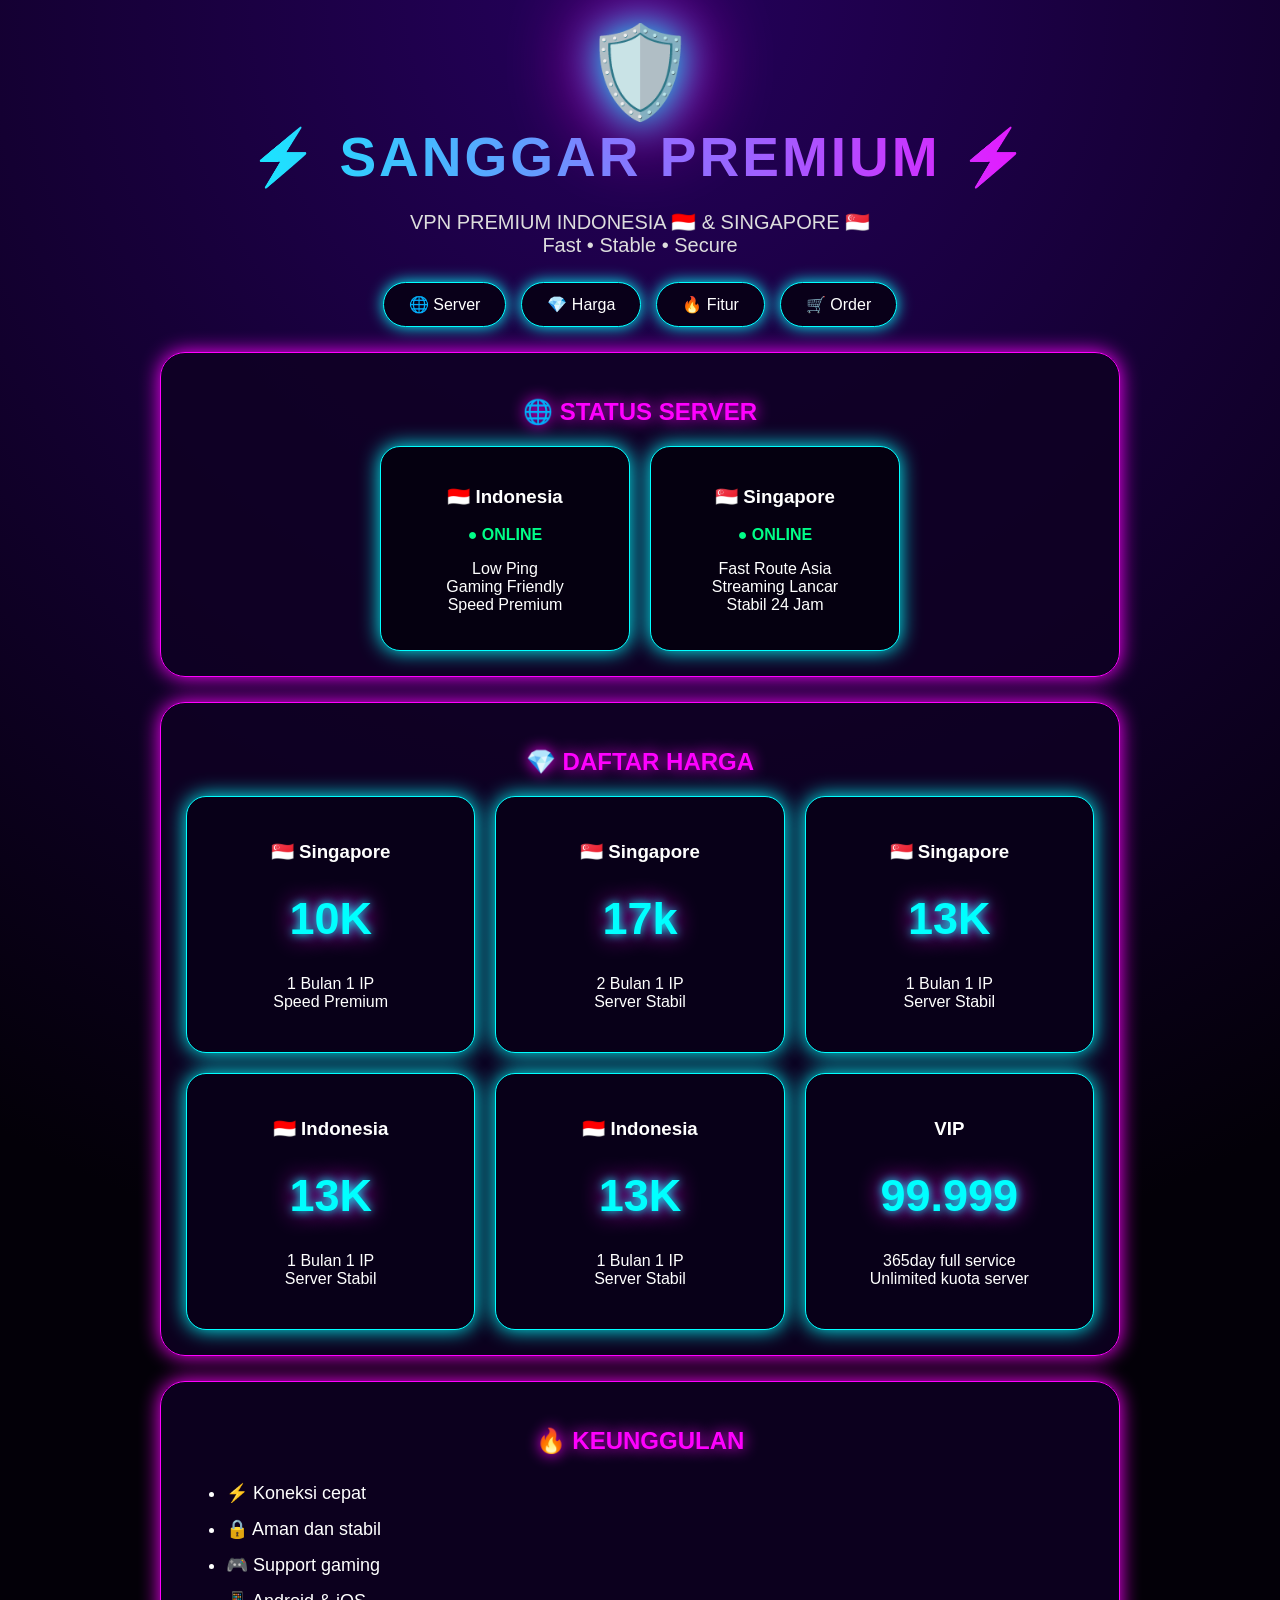
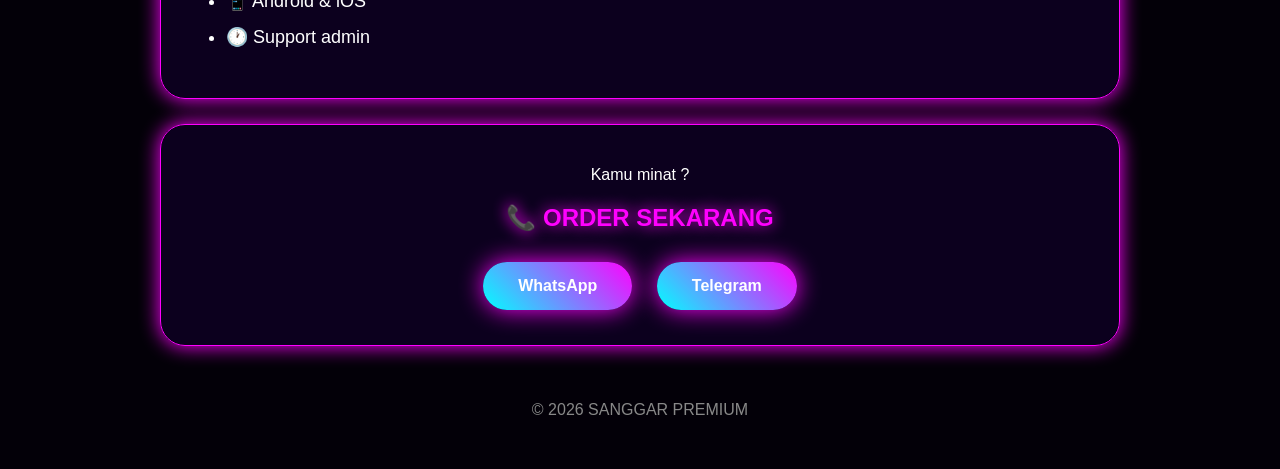
==== index.html @ 6b6a358d "Update index.html" ====
<!DOCTYPE html>
<html>
<head>

<title>SANGGAR PREMIUM</title>

<meta name="viewport" content="width=device-width, initial-scale=1.0">

<style>
.card{

animation:
hargaNeon 2s infinite alternate;

}


@keyframes hargaNeon{

from{

box-shadow:
0 0 15px cyan;

}


to{

box-shadow:
0 0 35px cyan,
0 0 55px magenta;

}

}


.card h1{

text-shadow:

0 0 10px cyan,
0 0 25px magenta;

animation:
hargaText 1.5s infinite alternate;

}


@keyframes hargaText{

from{

text-shadow:
0 0 10px cyan;

}


to{

text-shadow:
0 0 25px magenta,
0 0 40px cyan;

}

}
  
*{
box-sizing:border-box;
font-family:Arial,sans-serif;
}

body{

margin:0;

background:
radial-gradient(circle at top,#25005c,#030008 60%);

color:white;

}


.container{

max-width:1000px;
margin:auto;
padding:20px;

}


/* LOGO */

.logo{

text-align:center;
font-size:90px;

filter:
drop-shadow(0 0 20px cyan)
drop-shadow(0 0 40px magenta);

animation:
float 2s infinite alternate;

}



/* TITLE */

.title{

text-align:center;

font-size:55px;

font-weight:900;

letter-spacing:3px;

background:
linear-gradient(
90deg,
cyan,
magenta,
cyan
);

background-size:200%;

-webkit-background-clip:text;

-webkit-text-fill-color:transparent;

animation:
move 3s infinite linear,
glow 1.5s infinite alternate;

}



.sub{

text-align:center;

font-size:20px;

color:#ddd;

}



/* MENU */


.menu{

display:flex;

justify-content:center;

gap:15px;

flex-wrap:wrap;

margin:25px 0;

}



.menu a{

padding:12px 25px;

border-radius:50px;

text-decoration:none;

color:white;

border:1px solid cyan;

background:#090019;

box-shadow:
0 0 15px cyan;

}



.menu a:hover{

background:
linear-gradient(45deg,cyan,magenta);

}



/* CARD */


.box{

background:
rgba(15,0,35,.85);

border-radius:25px;

padding:25px;

margin:25px 0;

border:1px solid magenta;

box-shadow:

0 0 20px magenta;

}




h2{

text-align:center;

color:#ff00ff;

text-shadow:

0 0 15px magenta;

}




.server{

display:flex;

justify-content:center;

gap:20px;

flex-wrap:wrap;

}



.server-card{

width:250px;

padding:20px;

border-radius:20px;

background:#050010;

border:1px solid cyan;

box-shadow:

0 0 20px cyan;

text-align:center;

}



.online{

color:#00ff88;

font-weight:bold;

}



/* PRICE */


.price{

display:grid;

grid-template-columns:

repeat(auto-fit,minmax(230px,1fr));

gap:20px;

}



.card{

background:#080018;

padding:25px;

border-radius:20px;

border:1px solid cyan;

box-shadow:

0 0 20px cyan;

text-align:center;

}


.card h1{

font-size:45px;

color:cyan;

}



/* FITUR */


ul{

line-height:2;

font-size:18px;

}



/* BUTTON */


.btn{

display:inline-block;

padding:15px 35px;

margin:10px;

border-radius:50px;

text-decoration:none;

color:white;

font-weight:bold;

background:

linear-gradient(45deg,#00ffff,#ff00ff);

box-shadow:

0 0 25px magenta;

}



footer{

text-align:center;

padding:30px;

color:#888;

}





@keyframes move{

from{

background-position:0%;

}

to{

background-position:200%;

}

}



@keyframes glow{

from{

filter:
drop-shadow(0 0 10px cyan);

}

to{

filter:
drop-shadow(0 0 40px magenta);

}

}



@keyframes float{

from{

transform:translateY(0);

}

to{

transform:translateY(-15px);

}

}


</style>

</head>


<body>


<div class="container">



<div class="logo">
🛡️
</div>


<div class="title">
⚡ SANGGAR PREMIUM ⚡
</div>


<p class="sub">
VPN PREMIUM INDONESIA 🇮🇩 & SINGAPORE 🇸🇬
<br>
Fast • Stable • Secure
</p>



<div class="menu">

<a href="#server">🌐 Server</a>

<a href="#harga">💎 Harga</a>

<a href="#fitur">🔥 Fitur</a>

<a href="#order">🛒 Order</a>

</div>





<div class="box" id="server">

<h2>
🌐 STATUS SERVER
</h2>


<div class="server">


<div class="server-card">

<h3>
🇮🇩 Indonesia
</h3>

<p class="online">
● ONLINE
</p>

<p>
Low Ping<br>
Gaming Friendly<br>
Speed Premium
</p>

</div>



<div class="server-card">

<h3>
🇸🇬 Singapore
</h3>

<p class="online">
● ONLINE
</p>

<p>
Fast Route Asia<br>
Streaming Lancar<br>
Stabil 24 Jam
</p>

</div>


</div>

</div>





<div class="box" id="harga">

<h2>
💎 DAFTAR HARGA
</h2>


<div class="price">


<div class="card">

<h3>
🇸🇬 Singapore
</h3>

<h1>
10K
</h1>

<p>
1 Bulan 1 IP
<br>
Speed Premium
</p>

</div>

<div class="card">

<h3>
🇸🇬 Singapore
</h3>

<h1>
17k
</h1>

<p>
2 Bulan 1 IP
<br>
Server Stabil
</p>

</div>

  <div class="card">

<h3>
🇸🇬 Singapore
</h3>

<h1>
13K
</h1>

<p>
1 Bulan 1 IP
<br>
Server Stabil
</p>

</div>

  <div class="card">

<h3>
🇮🇩 Indonesia
</h3>

<h1>
13K
</h1>

<p>
1 Bulan 1 IP
<br>
Server Stabil
</p>

</div>

  

<div class="card">

<h3>
🇮🇩 Indonesia
</h3>

<h1>
13K
</h1>

<p>
1 Bulan 1 IP
<br>
Server Stabil
</p>

</div>



<div class="card">

<h3>
VIP
</h3>

<h1>
99.999
</h1>

<p>
365day full service
<br>
Unlimited kuota server
</p>

</div>


</div>

</div>





<div class="box" id="fitur">

<h2>
🔥 KEUNGGULAN
</h2>


<ul>

<li>⚡ Koneksi cepat</li>

<li>🔒 Aman dan stabil</li>

<li>🎮 Support gaming</li>

<li>📱 Android & iOS</li>

<li>🕐 Support admin</li>

</ul>


</div>





<div class="box" id="order">
<div style="text-align: center;">
<p style="text-align: center;">
  Kamu minat ?
</p>

<h2>
📞 ORDER SEKARANG
</h2>


<a class="btn" href="https://wa.me/6283100661823">
WhatsApp
</a>


<a class="btn" href="https://t.me/RONYARTCONFIG">
Telegram
</a>

</div>

</div>



<footer>

© 2026 SANGGAR PREMIUM

</footer>



</div>


</body>

</html>
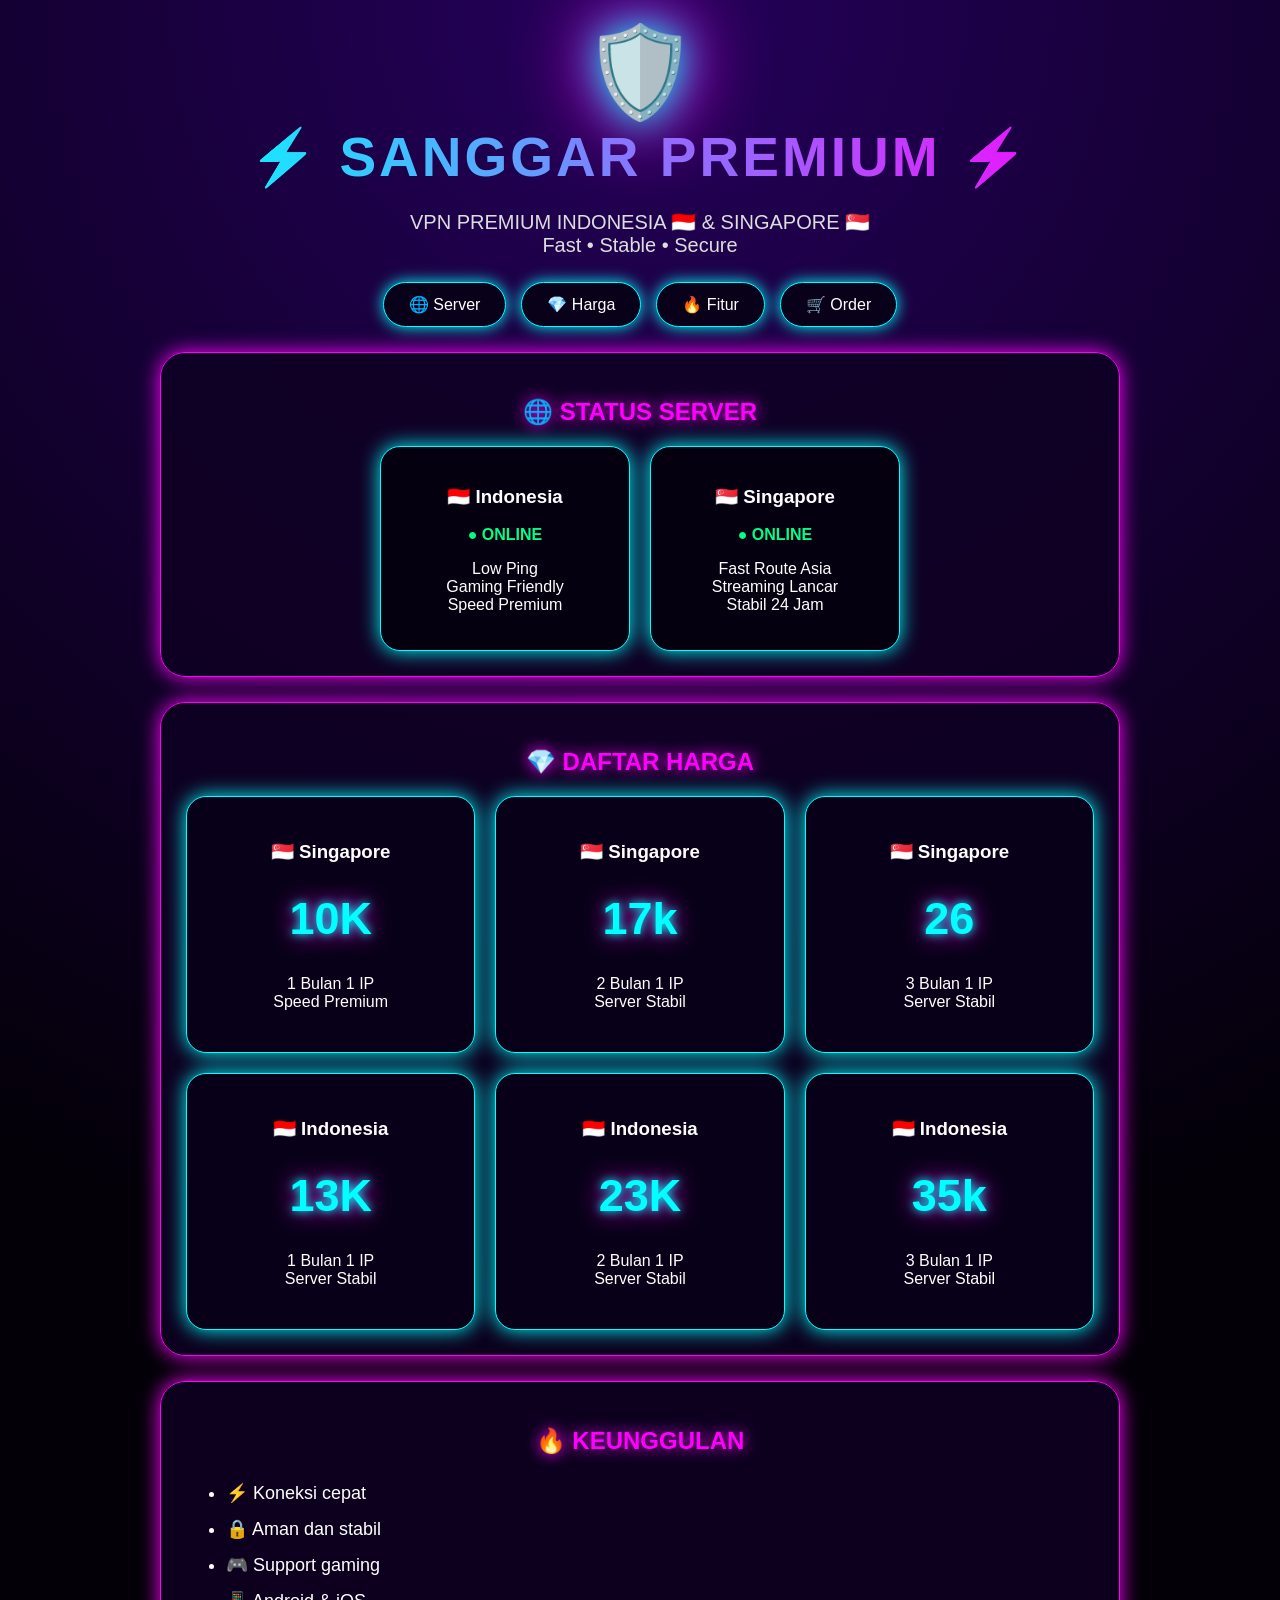
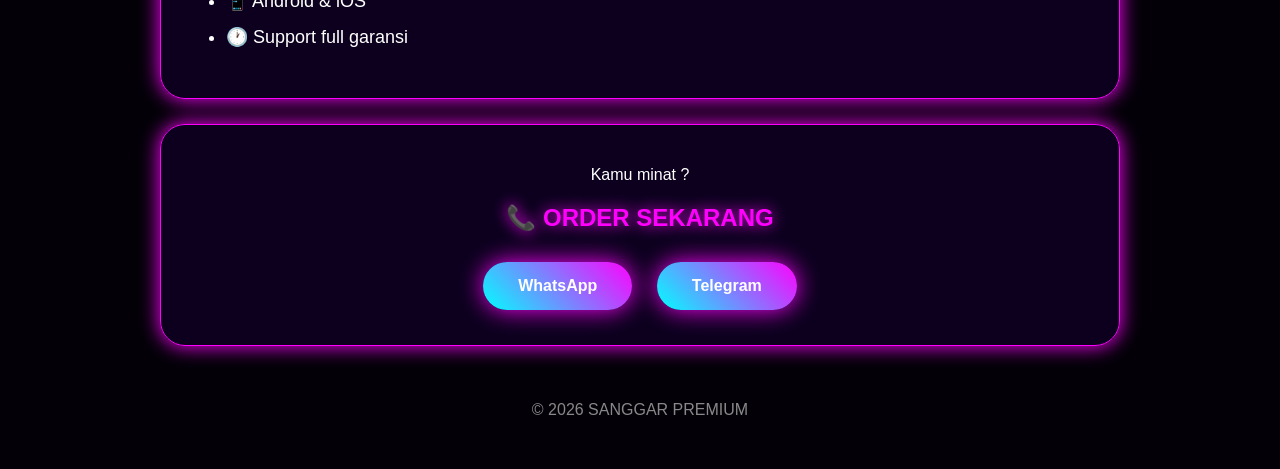
==== commit 758c039f: "Update index.html" ====
--- a/index.html
+++ b/index.html
@@ -609,6 +609,24 @@
 </h3>
 
 <h1>
+26
+</h1>
+
+<p>
+3 Bulan 1 IP
+<br>
+Server Stabil
+</p>
+
+</div>
+
+  <div class="card">
+
+<h3>
+🇮🇩 Indonesia
+</h3>
+
+<h1>
 13K
 </h1>
 
@@ -620,60 +638,42 @@
 
 </div>
 
-  <div class="card">
+  
+
+<div class="card">
 
 <h3>
 🇮🇩 Indonesia
 </h3>
 
 <h1>
-13K
+23K
 </h1>
 
 <p>
-1 Bulan 1 IP
+2 Bulan 1 IP
 <br>
 Server Stabil
 </p>
 
 </div>
 
-  
+
 
 <div class="card">
 
 <h3>
-🇮🇩 Indonesia
+🇮🇩 Indonesia 
 </h3>
 
 <h1>
-13K
+35k
 </h1>
 
 <p>
-1 Bulan 1 IP
+3 Bulan 1 IP
 <br>
 Server Stabil
-</p>
-
-</div>
-
-
-
-<div class="card">
-
-<h3>
-VIP
-</h3>
-
-<h1>
-99.999
-</h1>
-
-<p>
-365day full service
-<br>
-Unlimited kuota server
 </p>
 
 </div>
@@ -704,7 +704,7 @@
 
 <li>📱 Android & iOS</li>
 
-<li>🕐 Support admin</li>
+<li>🕐 Support full garansi</li>
 
 </ul>
 
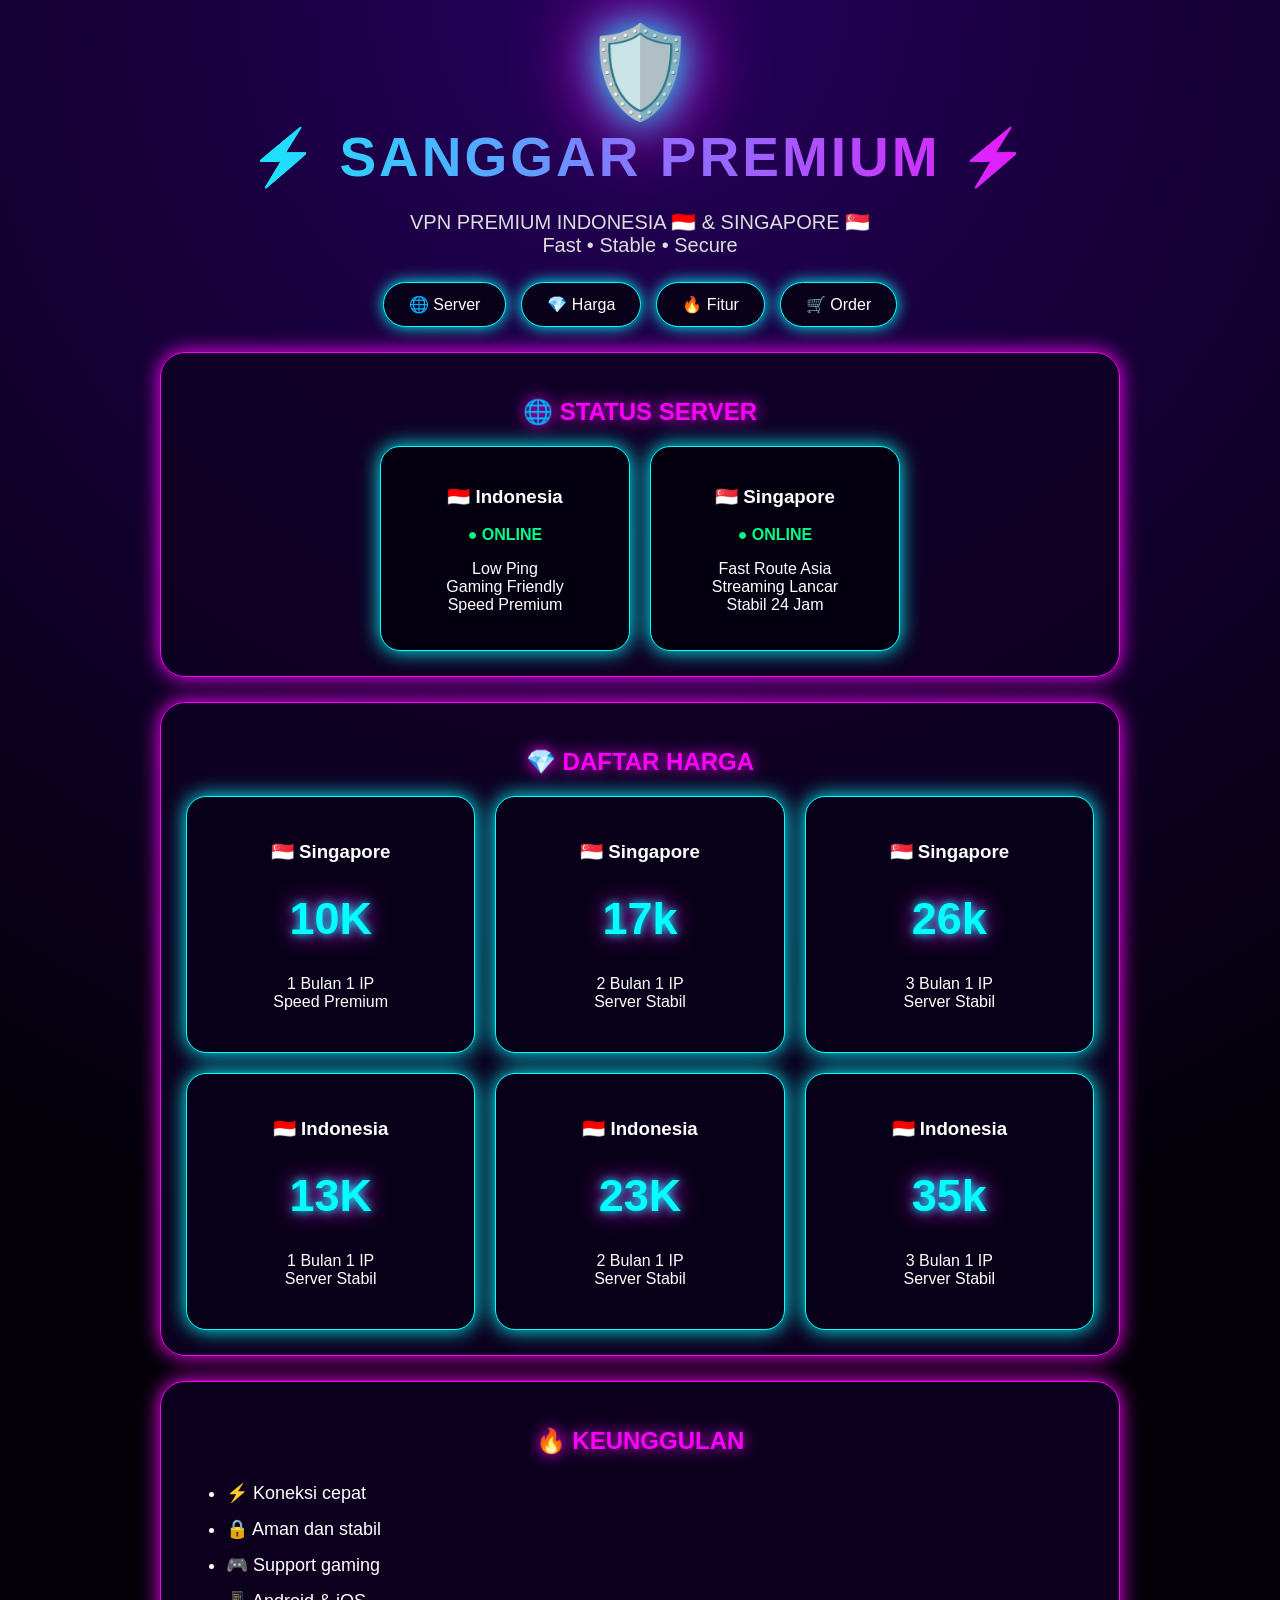
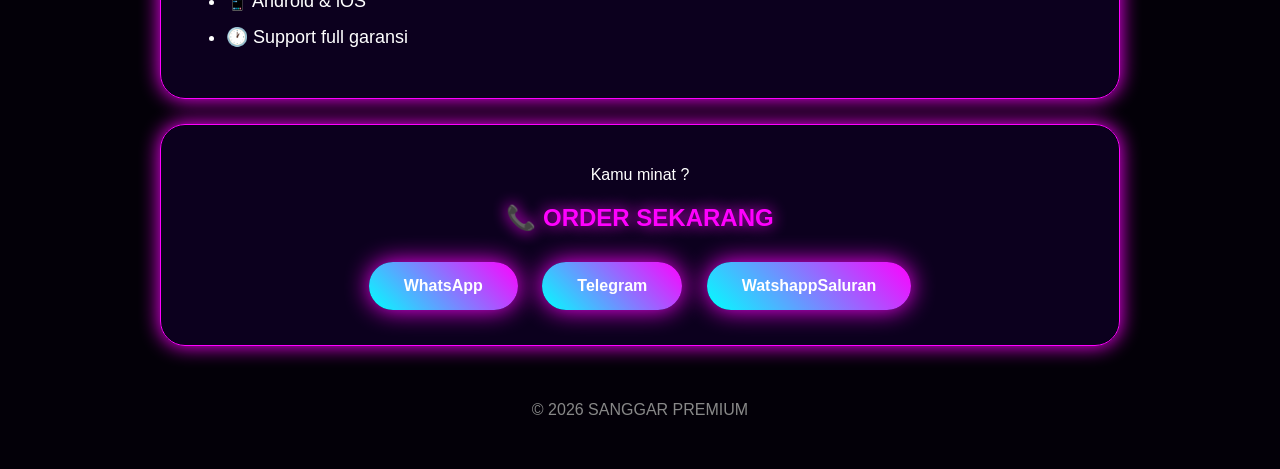
==== commit 01790889: "Update index.html" ====
--- a/index.html
+++ b/index.html
@@ -609,7 +609,7 @@
 </h3>
 
 <h1>
-26
+26k
 </h1>
 
 <p>
@@ -735,6 +735,11 @@
 Telegram
 </a>
 
+  <a class="btn" href="https://whatsapp.com/channel/0029VaxefPcChq6R42ukO725">
+WatshappSaluran
+  </a>
+
+  
 </div>
 
 </div>
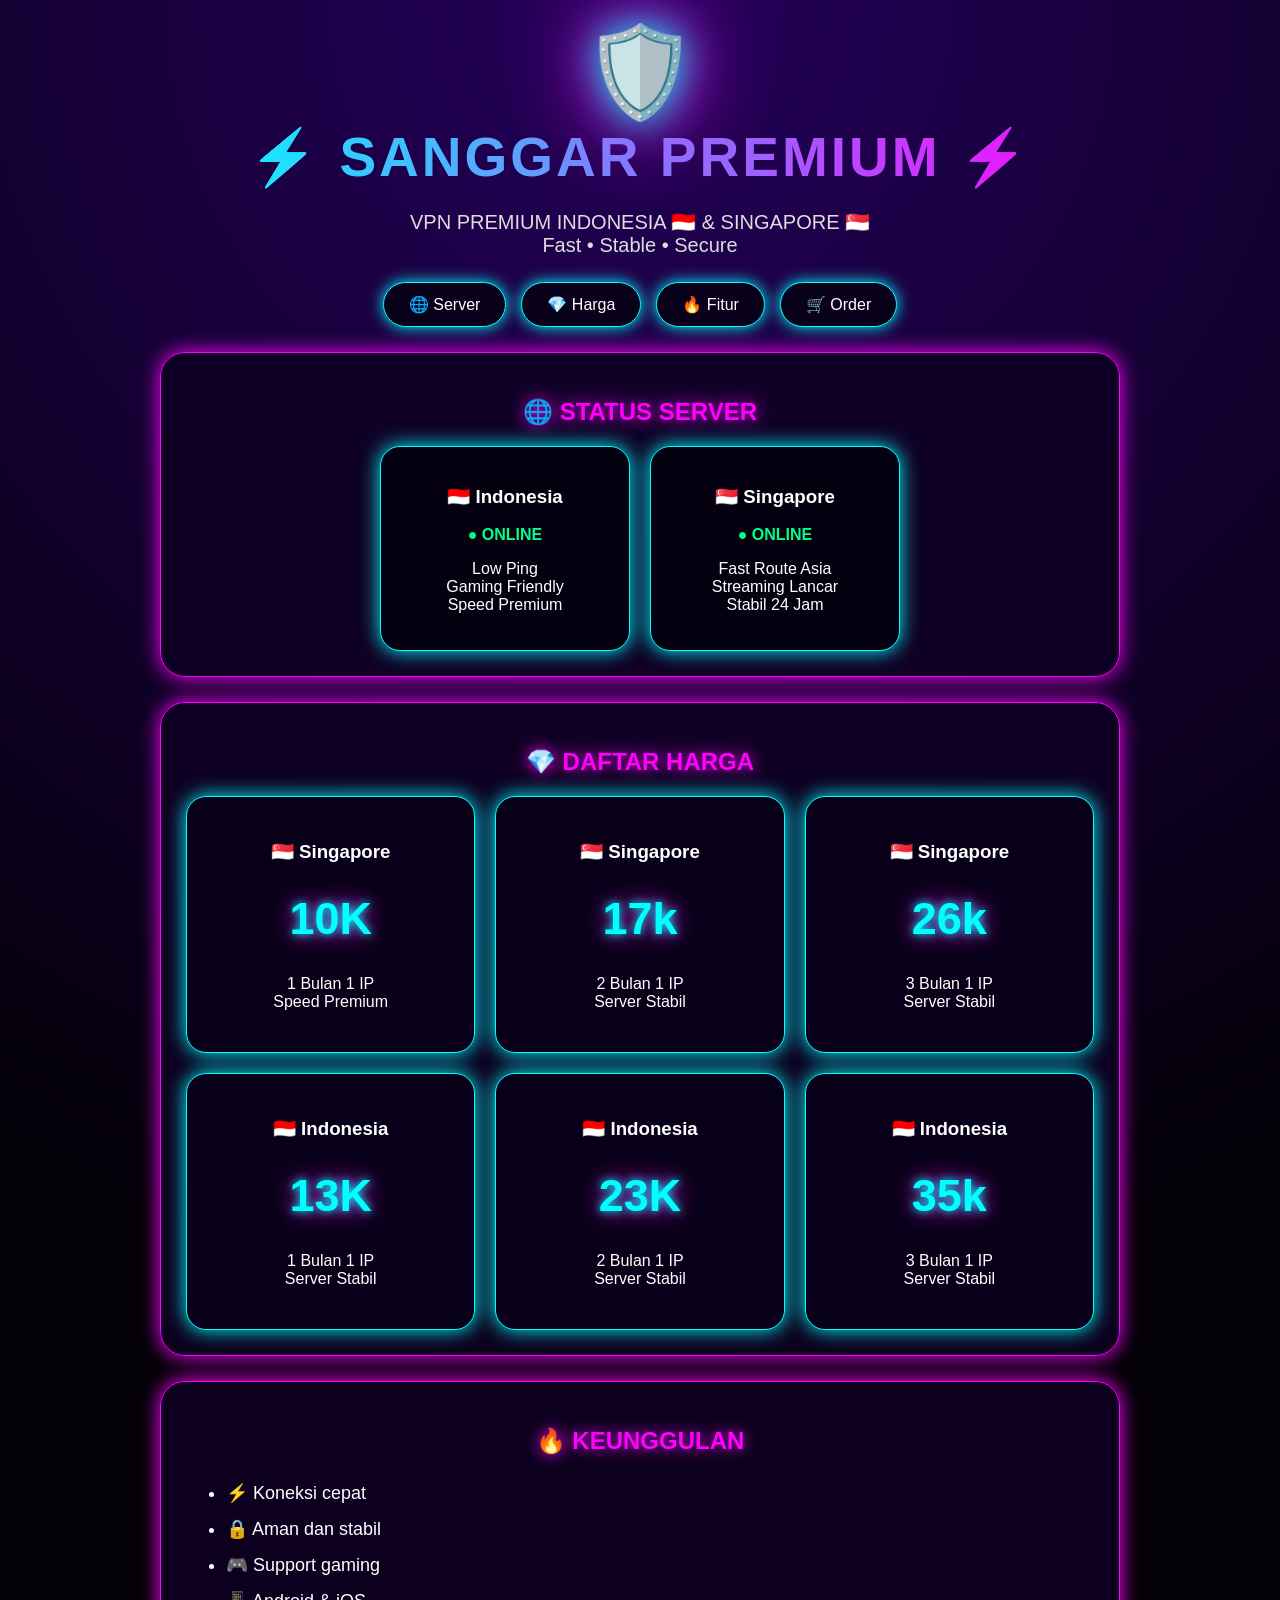
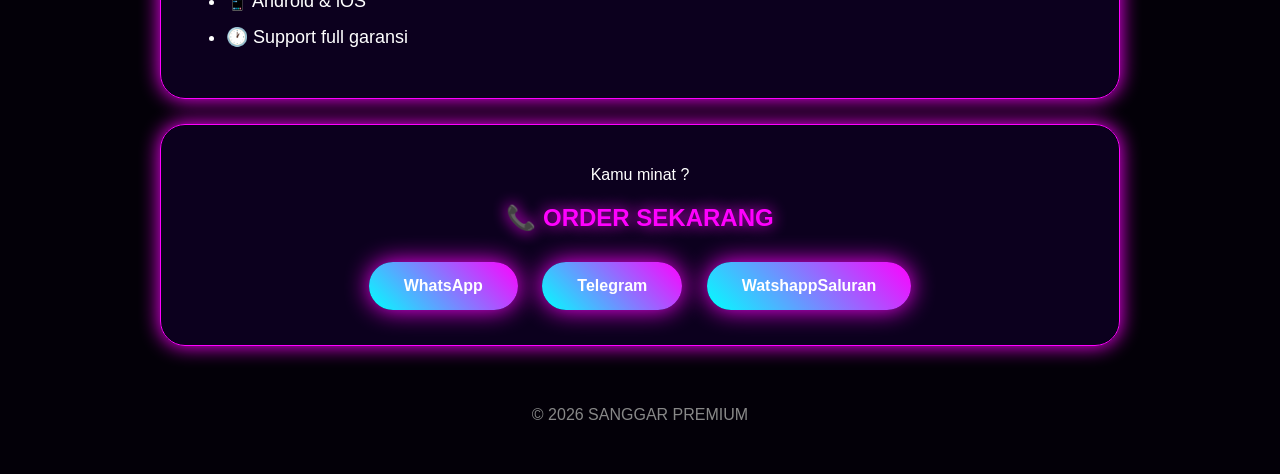
==== commit 743a5fa9: "Update index.html" ====
--- a/index.html
+++ b/index.html
@@ -1,7 +1,8 @@
 <!DOCTYPE html>
 <html>
 <head>
-
+<script async src="https://pagead2.googlesyndication.com/pagead/js/adsbygoogle.js?client=ca-pub-7445358721653799"
+     crossorigin="anonymous"></script>
 <title>SANGGAR PREMIUM</title>
 
 <meta name="viewport" content="width=device-width, initial-scale=1.0">
@@ -746,6 +747,19 @@
 
 
 
+
+<div style="text-align:center;margin:30px 0;">
+<ins class="adsbygoogle"
+     style="display:block"
+     data-ad-client="ca-pub-7445358721653799"
+     data-ad-slot="1234567890"
+     data-ad-format="auto"
+     data-full-width-responsive="true"></ins>
+<script>
+(adsbygoogle = window.adsbygoogle || []).push({});
+</script>
+</div>
+
 <footer>
 
 © 2026 SANGGAR PREMIUM
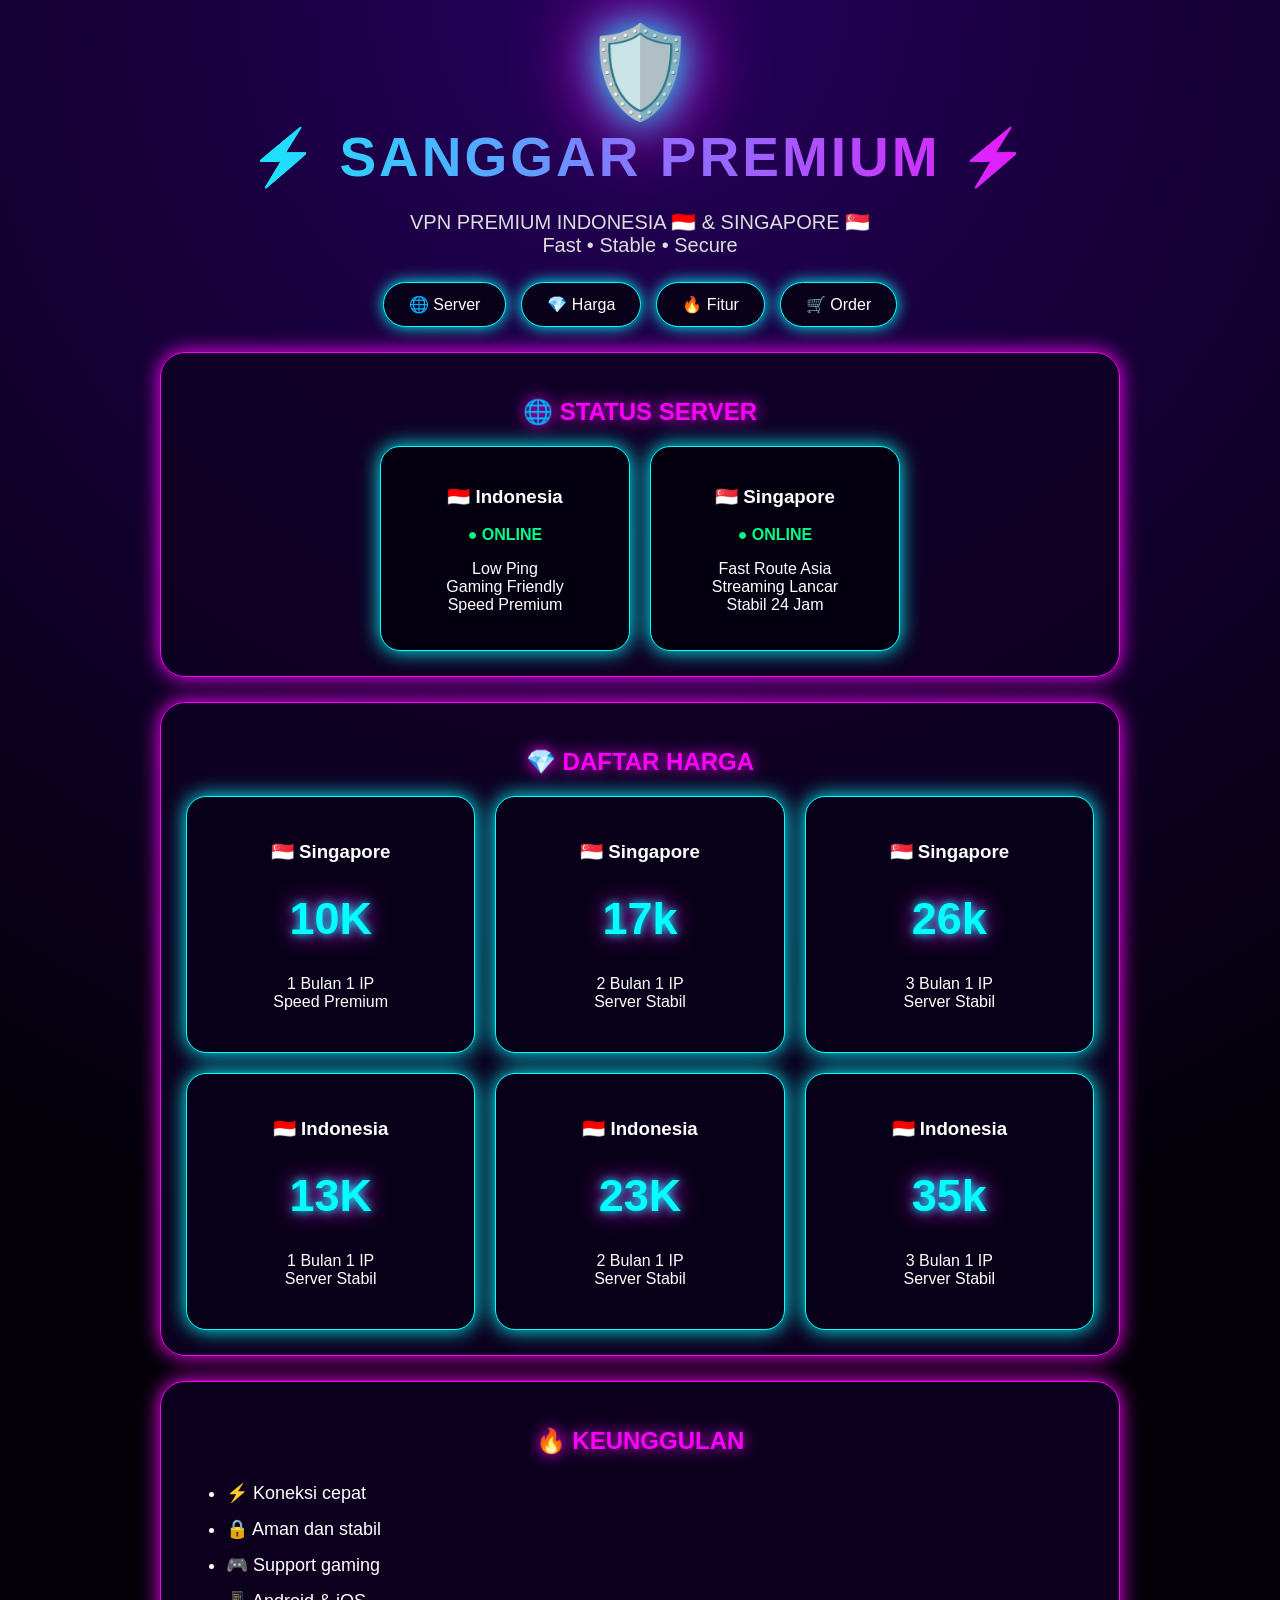
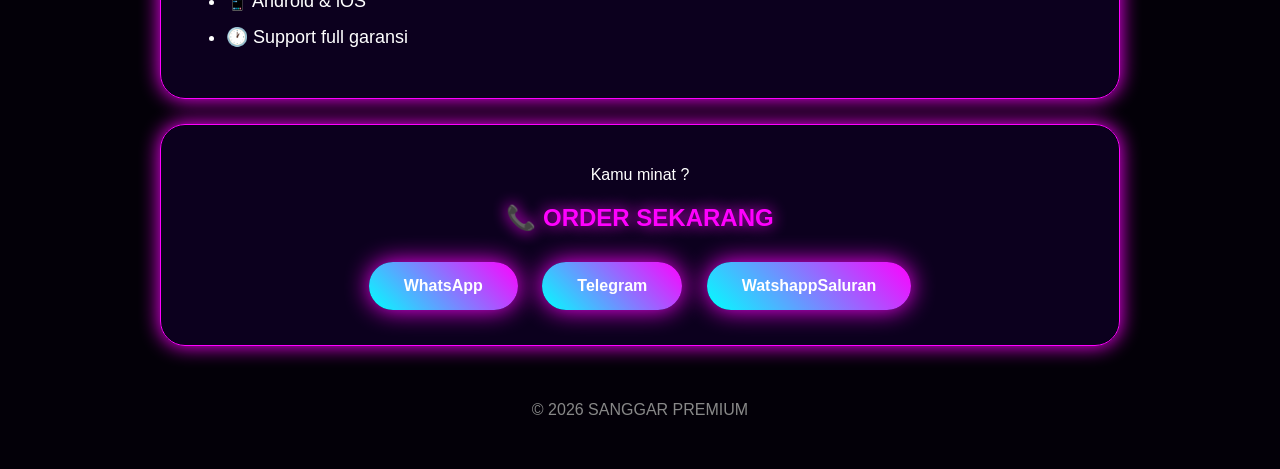
==== commit 89274660: "Update index.html" ====
--- a/index.html
+++ b/index.html
@@ -1,11 +1,11 @@
 <!DOCTYPE html>
 <html>
 <head>
-<script async src="https://pagead2.googlesyndication.com/pagead/js/adsbygoogle.js?client=ca-pub-7445358721653799"
-     crossorigin="anonymous"></script>
-<title>SANGGAR PREMIUM</title>
-
-<meta name="viewport" content="width=device-width, initial-scale=1.0">
+  <meta charset="UTF-8">
+    <meta name="google-adsense-account" content="ca-pub-7445358721653799">
+  <script async src="https://pagead2.googlesyndication.com/pagead/js/adsbygoogle.js?client=ca-pub-7445358721653799" crossorigin="anonymous"></script>
+  <title>SANGGAR PREMIUM</title>
+</head>
 
 <style>
 .card{
@@ -748,18 +748,6 @@
 
 
 
-<div style="text-align:center;margin:30px 0;">
-<ins class="adsbygoogle"
-     style="display:block"
-     data-ad-client="ca-pub-7445358721653799"
-     data-ad-slot="1234567890"
-     data-ad-format="auto"
-     data-full-width-responsive="true"></ins>
-<script>
-(adsbygoogle = window.adsbygoogle || []).push({});
-</script>
-</div>
-
 <footer>
 
 © 2026 SANGGAR PREMIUM
